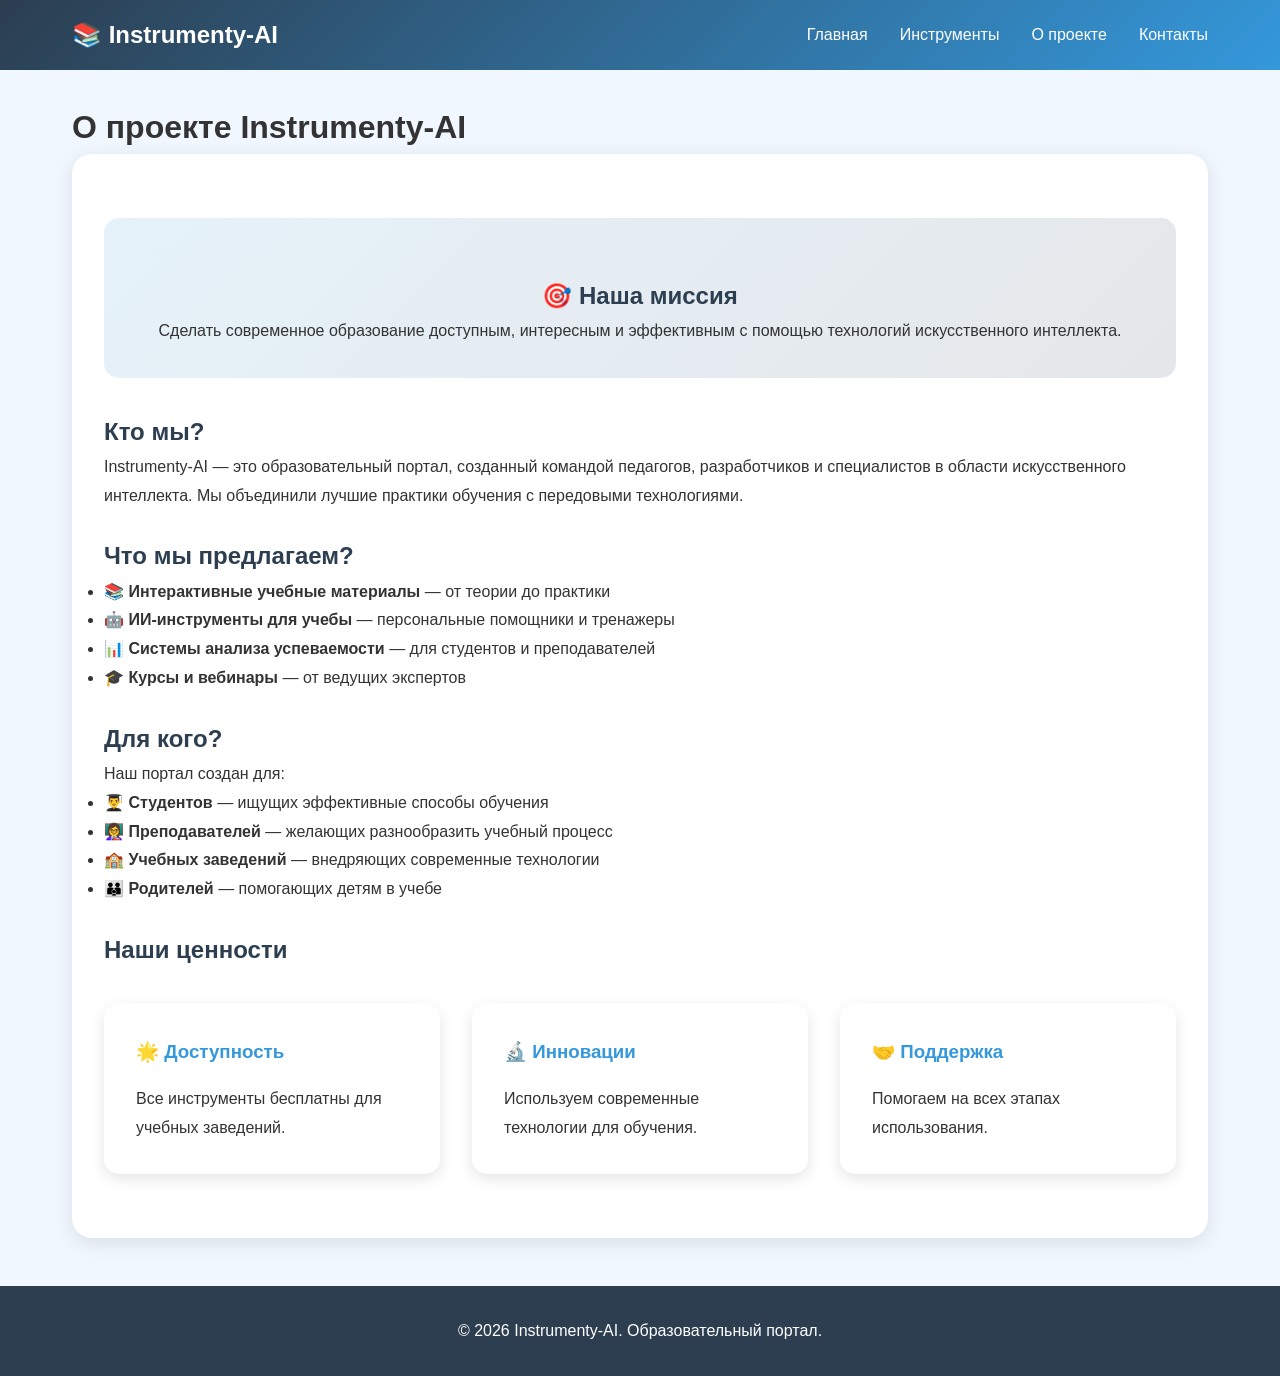
==== about.html @ a28d0d2a "Create about.html" ====
<!DOCTYPE html>
<html lang="ru">
<head>
    <meta charset="UTF-8">
    <meta name="viewport" content="width=device-width, initial-scale=1.0">
    <title>О проекте — Instrumenty-AI</title>
    <link rel="stylesheet" href="css/style.css">
    <style>
        .about-content {
            background: white;
            padding: 2rem;
            border-radius: 20px;
            box-shadow: 0 5px 20px rgba(0,0,0,0.1);
            line-height: 1.8;
        }
        .about-content h2 {
            color: #2c3e50;
            margin-top: 1.5rem;
        }
        .mission {
            background: linear-gradient(135deg, #3498db20, #2c3e5020);
            padding: 2rem;
            border-radius: 15px;
            margin: 2rem 0;
            text-align: center;
        }
    </style>
</head>
<body>
    <header>
        <nav>
            <div class="logo">
                <a href="index.html">📚 Instrumenty-AI</a>
            </div>
            <ul class="nav-links">
                <li><a href="index.html">Главная</a></li>
                <li><a href="tools.html">Инструменты</a></li>
                <li><a href="about.html">О проекте</a></li>
                <li><a href="contacts.html">Контакты</a></li>
            </ul>
        </nav>
    </header>

    <main>
        <h1>О проекте Instrumenty-AI</h1>
        
        <div class="about-content">
            <div class="mission">
                <h2>🎯 Наша миссия</h2>
                <p>Сделать современное образование доступным, интересным и эффективным с помощью технологий искусственного интеллекта.</p>
            </div>

            <h2>Кто мы?</h2>
            <p>Instrumenty-AI — это образовательный портал, созданный командой педагогов, разработчиков и специалистов в области искусственного интеллекта. Мы объединили лучшие практики обучения с передовыми технологиями.</p>

            <h2>Что мы предлагаем?</h2>
            <ul>
                <li>📚 <strong>Интерактивные учебные материалы</strong> — от теории до практики</li>
                <li>🤖 <strong>ИИ-инструменты для учебы</strong> — персональные помощники и тренажеры</li>
                <li>📊 <strong>Системы анализа успеваемости</strong> — для студентов и преподавателей</li>
                <li>🎓 <strong>Курсы и вебинары</strong> — от ведущих экспертов</li>
            </ul>

            <h2>Для кого?</h2>
            <p>Наш портал создан для:</p>
            <ul>
                <li>👨‍🎓 <strong>Студентов</strong> — ищущих эффективные способы обучения</li>
                <li>👩‍🏫 <strong>Преподавателей</strong> — желающих разнообразить учебный процесс</li>
                <li>🏫 <strong>Учебных заведений</strong> — внедряющих современные технологии</li>
                <li>👪 <strong>Родителей</strong> — помогающих детям в учебе</li>
            </ul>

            <h2>Наши ценности</h2>
            <div class="tools-grid">
                <div class="tool-card">
                    <h3>🌟 Доступность</h3>
                    <p>Все инструменты бесплатны для учебных заведений.</p>
                </div>
                <div class="tool-card">
                    <h3>🔬 Инновации</h3>
                    <p>Используем современные технологии для обучения.</p>
                </div>
                <div class="tool-card">
                    <h3>🤝 Поддержка</h3>
                    <p>Помогаем на всех этапах использования.</p>
                </div>
            </div>
        </div>
    </main>

    <footer>
        <p>&copy; 2026 Instrumenty-AI. Образовательный портал.</p>
    </footer>
</body>
</html>
---- css/style.css ----
* {
    margin: 0;
    padding: 0;
    box-sizing: border-box;
}

body {
    font-family: 'Segoe UI', Tahoma, Geneva, Verdana, sans-serif;
    line-height: 1.6;
    color: #333;
    background: #f0f7ff;
}

/* Шапка сайта */
header {
    background: linear-gradient(135deg, #2c3e50, #3498db);
    color: white;
    padding: 1rem 0;
    position: sticky;
    top: 0;
    z-index: 100;
}

nav {
    max-width: 1200px;
    margin: 0 auto;
    display: flex;
    justify-content: space-between;
    align-items: center;
    padding: 0 2rem;
}

.logo {
    font-size: 1.5rem;
    font-weight: bold;
}

.logo a {
    color: white;
    text-decoration: none;
}

.nav-links {
    display: flex;
    list-style: none;
    gap: 2rem;
}

.nav-links a {
    color: white;
    text-decoration: none;
    transition: opacity 0.3s;
}

.nav-links a:hover {
    opacity: 0.7;
}

/* Основной контент */
main {
    max-width: 1200px;
    margin: 2rem auto;
    padding: 0 2rem;
}

.hero {
    text-align: center;
    padding: 4rem 2rem;
    background: white;
    border-radius: 20px;
    box-shadow: 0 5px 20px rgba(0,0,0,0.1);
    margin-bottom: 2rem;
}

.hero h1 {
    font-size: 2.5rem;
    color: #2c3e50;
    margin-bottom: 1rem;
}

.hero p {
    font-size: 1.2rem;
    color: #666;
    max-width: 600px;
    margin: 0 auto;
}

/* Карточки инструментов */
.tools-grid {
    display: grid;
    grid-template-columns: repeat(auto-fit, minmax(300px, 1fr));
    gap: 2rem;
    margin: 2rem 0;
}

.tool-card {
    background: white;
    padding: 2rem;
    border-radius: 15px;
    box-shadow: 0 5px 15px rgba(0,0,0,0.1);
    transition: transform 0.3s;
}

.tool-card:hover {
    transform: translateY(-5px);
}

.tool-card h3 {
    color: #3498db;
    margin-bottom: 1rem;
}

/* Подвал */
footer {
    background: #2c3e50;
    color: white;
    text-align: center;
    padding: 2rem;
    margin-top: 3rem;
}

/* Кнопки */
.btn {
    display: inline-block;
    background: #3498db;
    color: white;
    padding: 0.8rem 1.5rem;
    text-decoration: none;
    border-radius: 8px;
    margin-top: 1rem;
    transition: background 0.3s;
}

.btn:hover {
    background: #2980b9;
}

/* Адаптивность */
@media (max-width: 768px) {
    nav {
        flex-direction: column;
        gap: 1rem;
    }
    
    .nav-links {
        gap: 1rem;
    }
    
    .hero h1 {
        font-size: 1.8rem;
    }
}
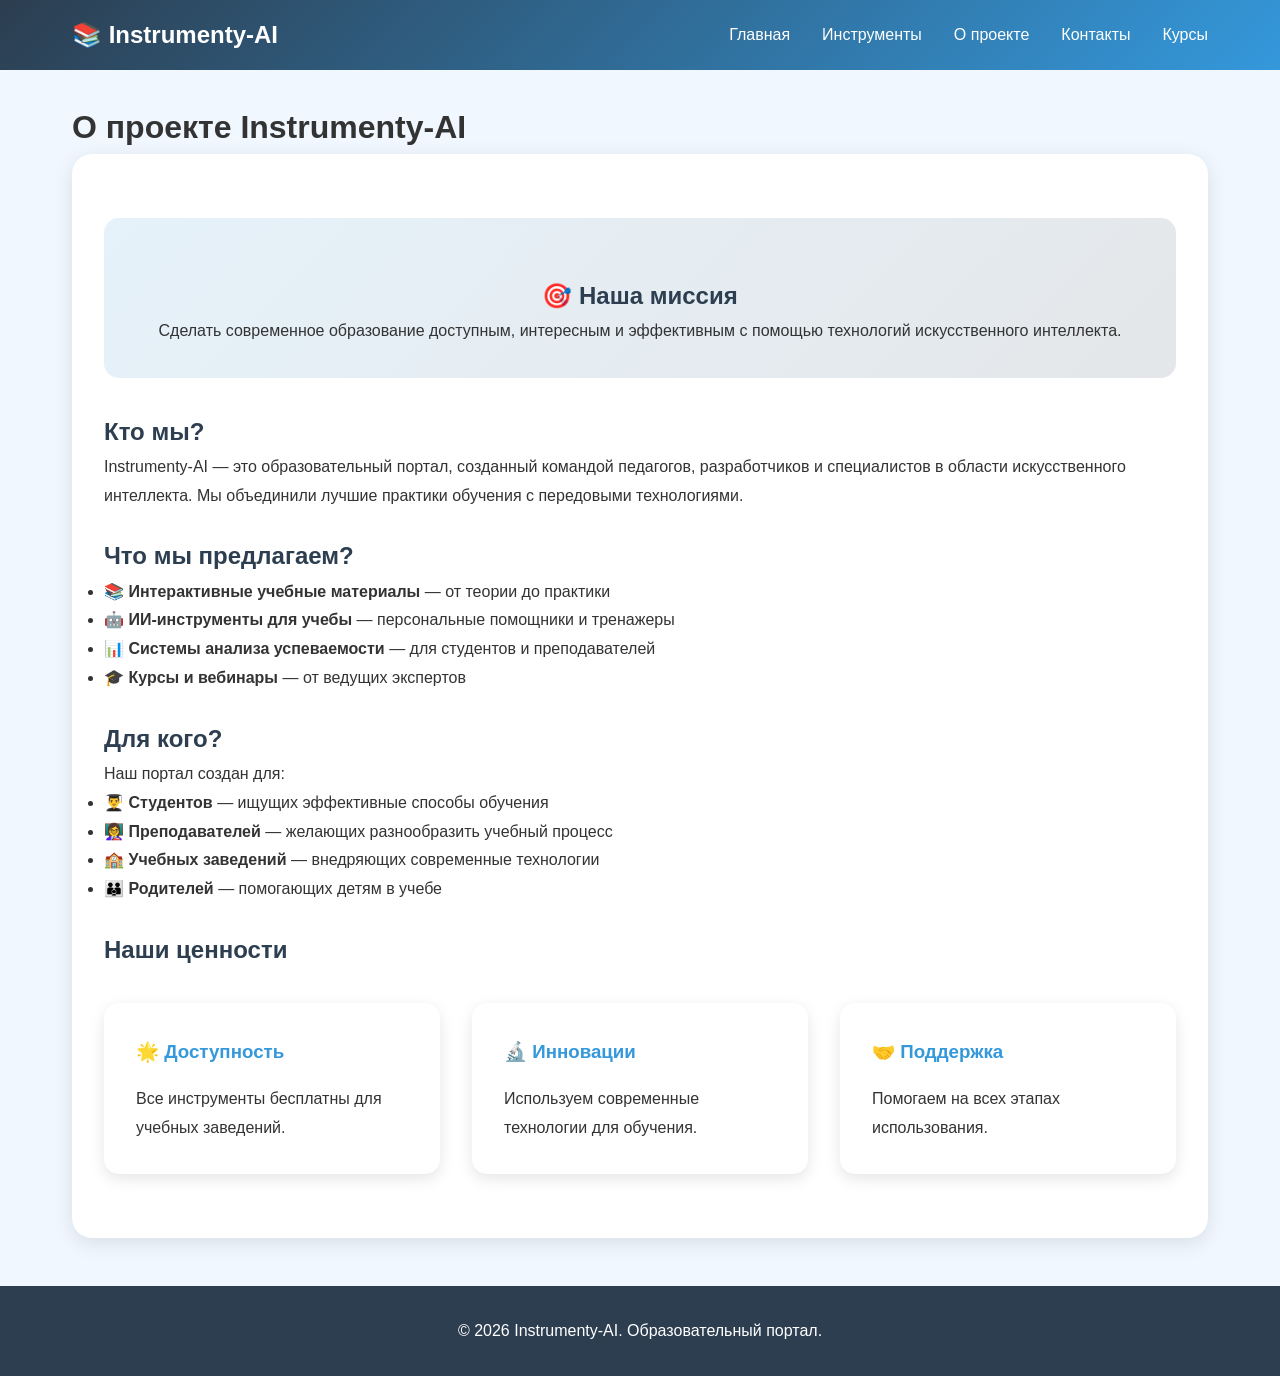
==== commit 437f627d: "Update about.html" ====
--- a/about.html
+++ b/about.html
@@ -26,6 +26,9 @@
         }
     </style>
 </head>
+    <!-- Favicon (иконка сайта) -->
+<link rel="icon" type="image/svg+xml" href="data:image/svg+xml,%3Csvg xmlns='http://www.w3.org/2000/svg' viewBox='0 0 100 100'%3E%3Crect width='100' height='100' fill='%233498db'/%3E%3Ctext x='50' y='70' font-size='60' text-anchor='middle' fill='white' font-weight='bold'%3E📚%3C/text%3E%3C/svg%3E">
+<link rel="apple-touch-icon" href="data:image/svg+xml,%3Csvg xmlns='http://www.w3.org/2000/svg' viewBox='0 0 100 100'%3E%3Crect width='100' height='100' fill='%233498db'/%3E%3Ctext x='50' y='70' font-size='60' text-anchor='middle' fill='white'%3E📚%3C/text%3E%3C/svg%3E">
 <body>
     <header>
         <nav>
@@ -37,6 +40,7 @@
                 <li><a href="tools.html">Инструменты</a></li>
                 <li><a href="about.html">О проекте</a></li>
                 <li><a href="contacts.html">Контакты</a></li>
+                <li><a href="courses.html">Курсы</a></li>
             </ul>
         </nav>
     </header>
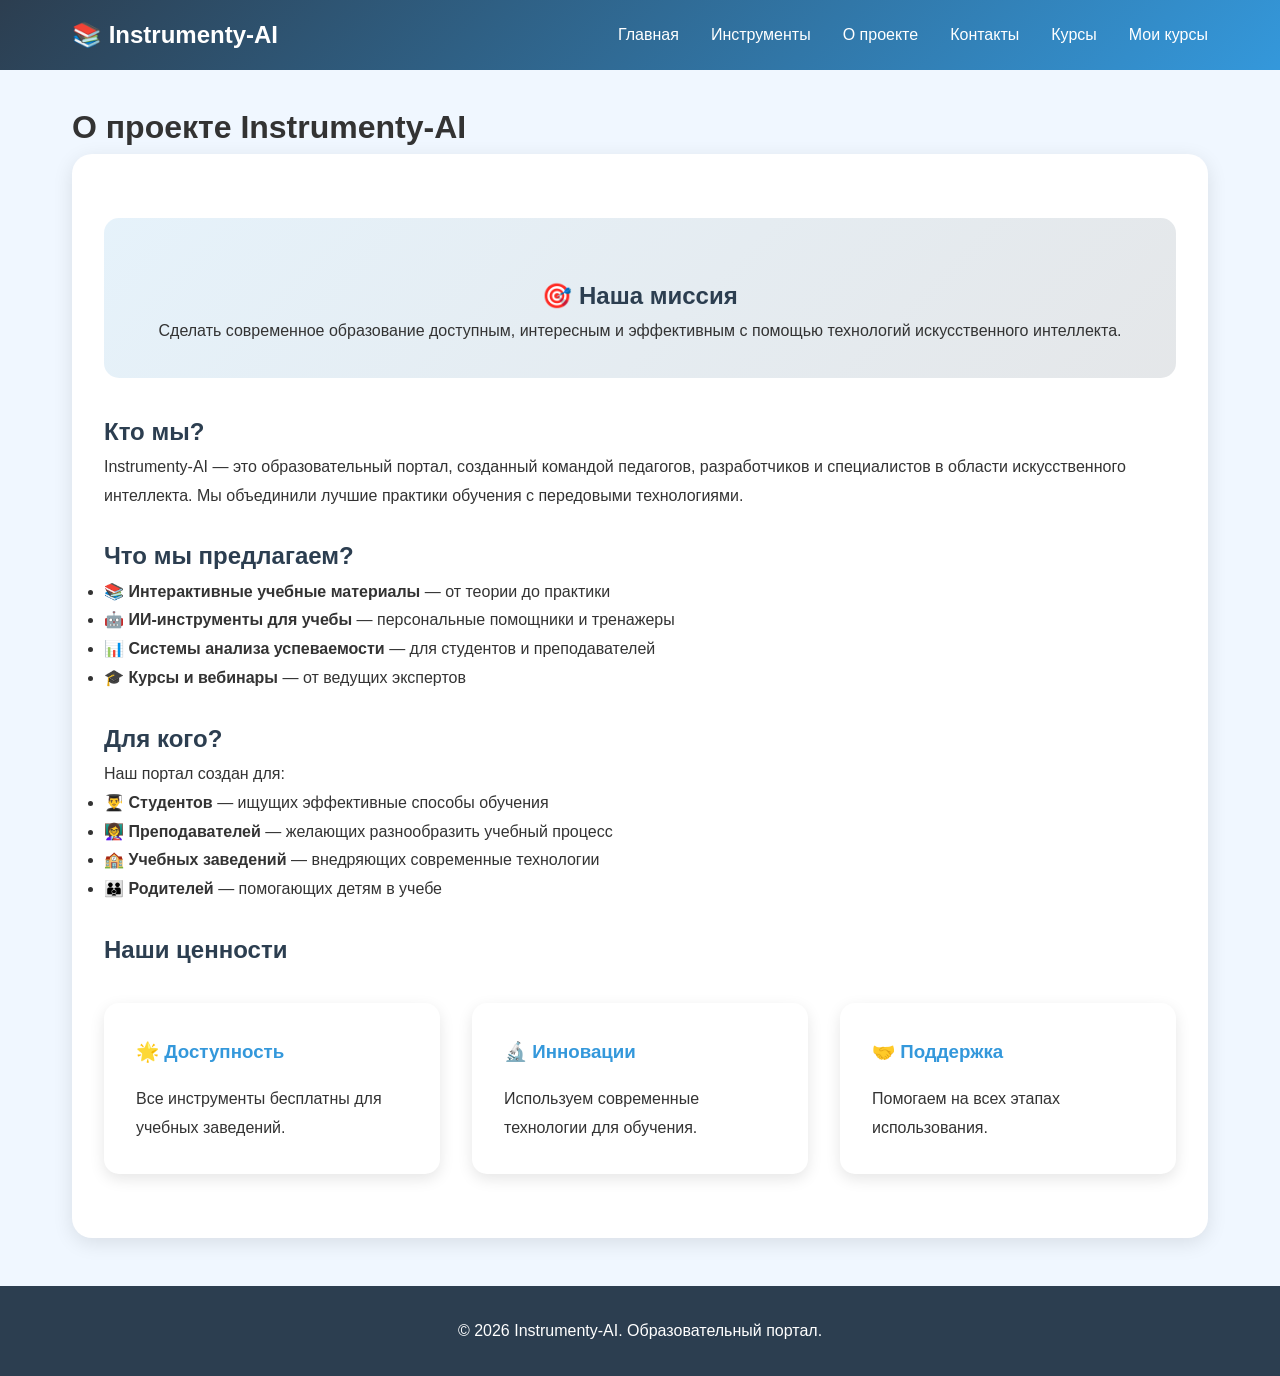
==== commit 7130952e: "Update about.html" ====
--- a/about.html
+++ b/about.html
@@ -41,6 +41,7 @@
                 <li><a href="about.html">О проекте</a></li>
                 <li><a href="contacts.html">Контакты</a></li>
                 <li><a href="courses.html">Курсы</a></li>
+                <li><a href="my-courses.html">Мои курсы</a></li>
             </ul>
         </nav>
     </header>
